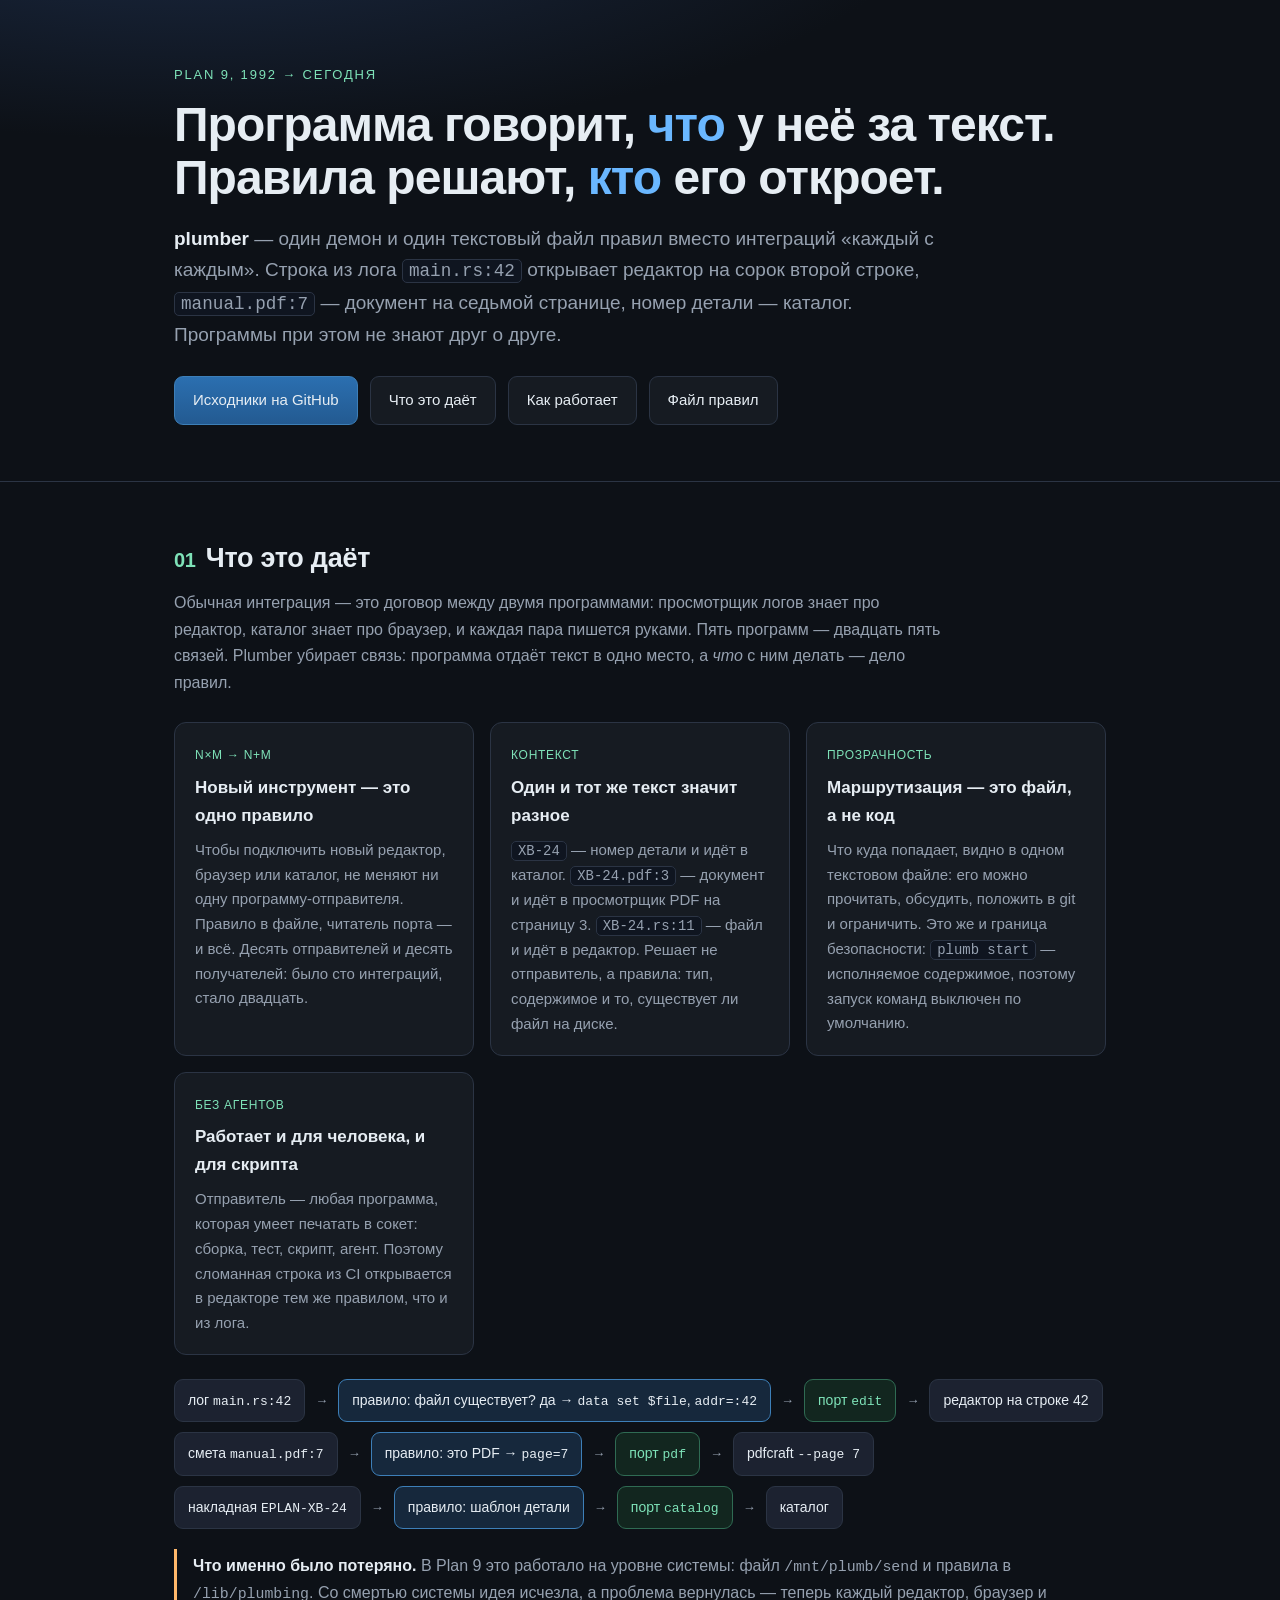
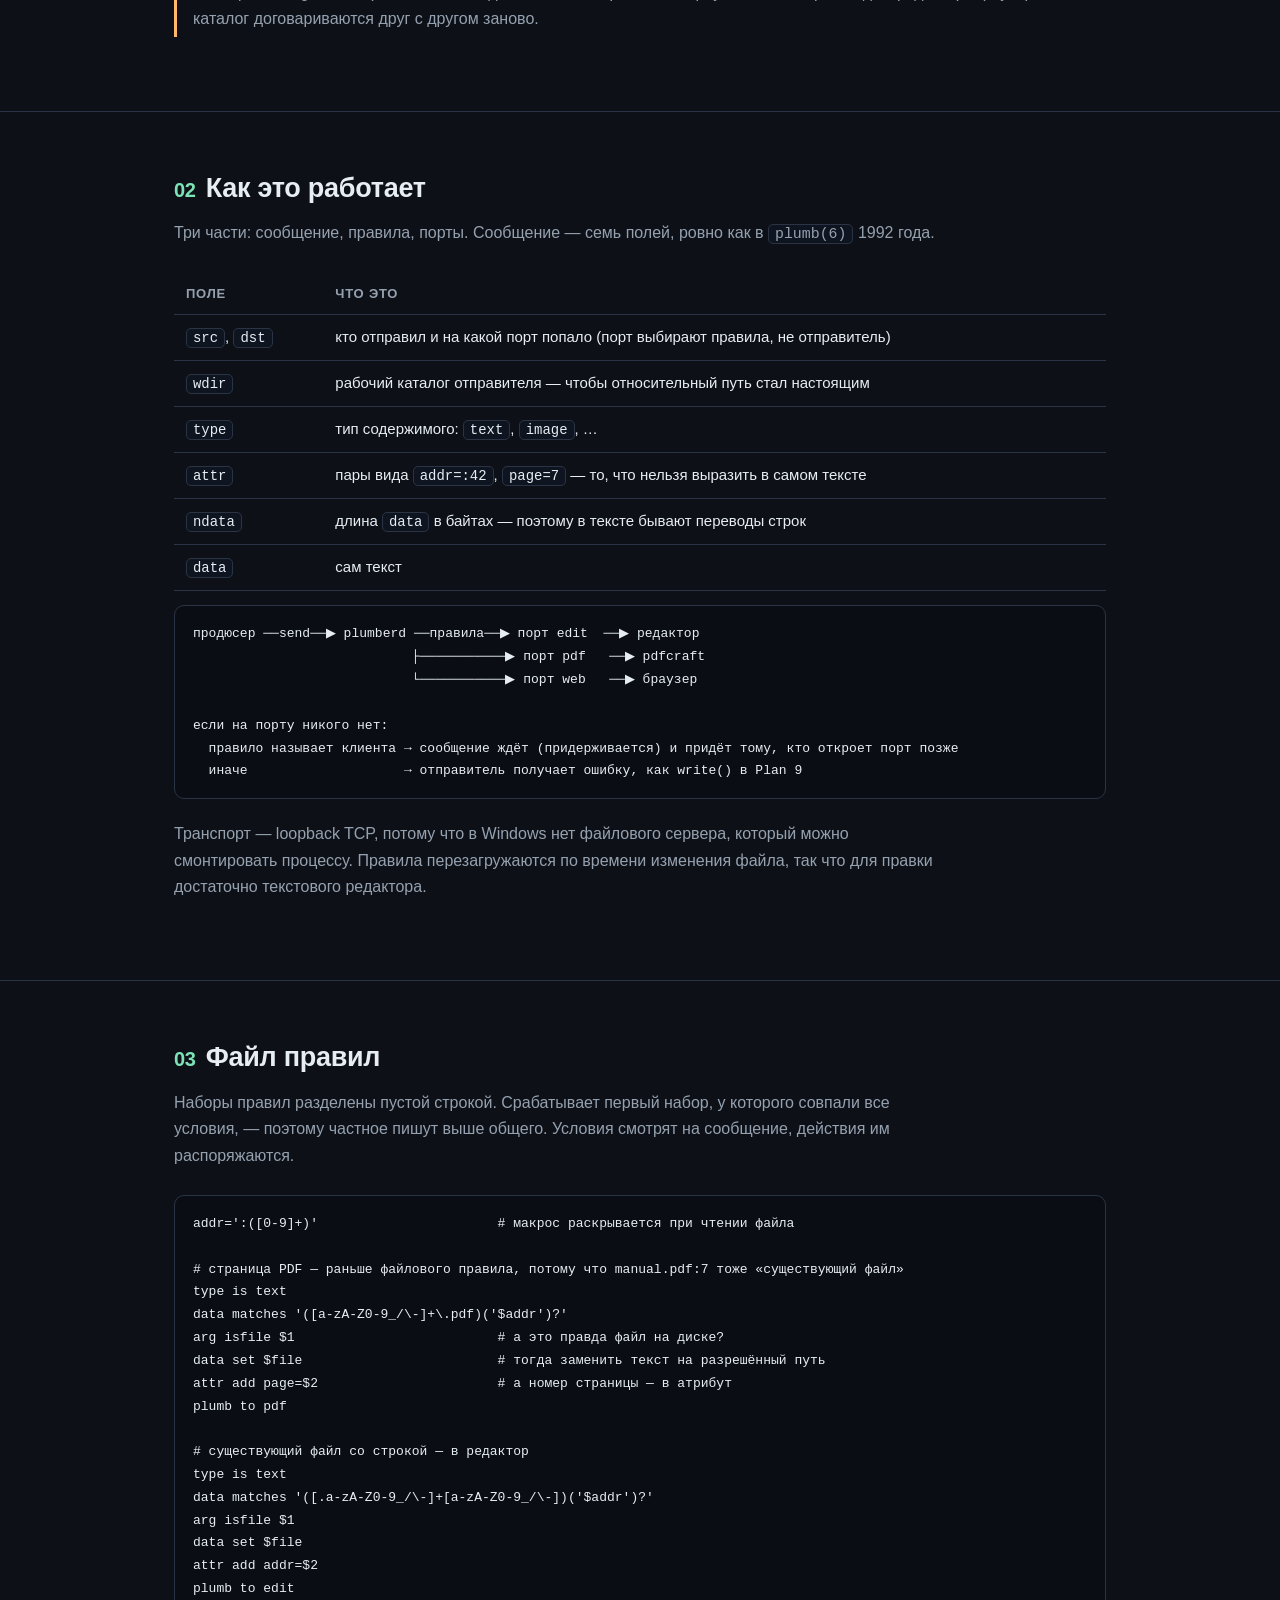
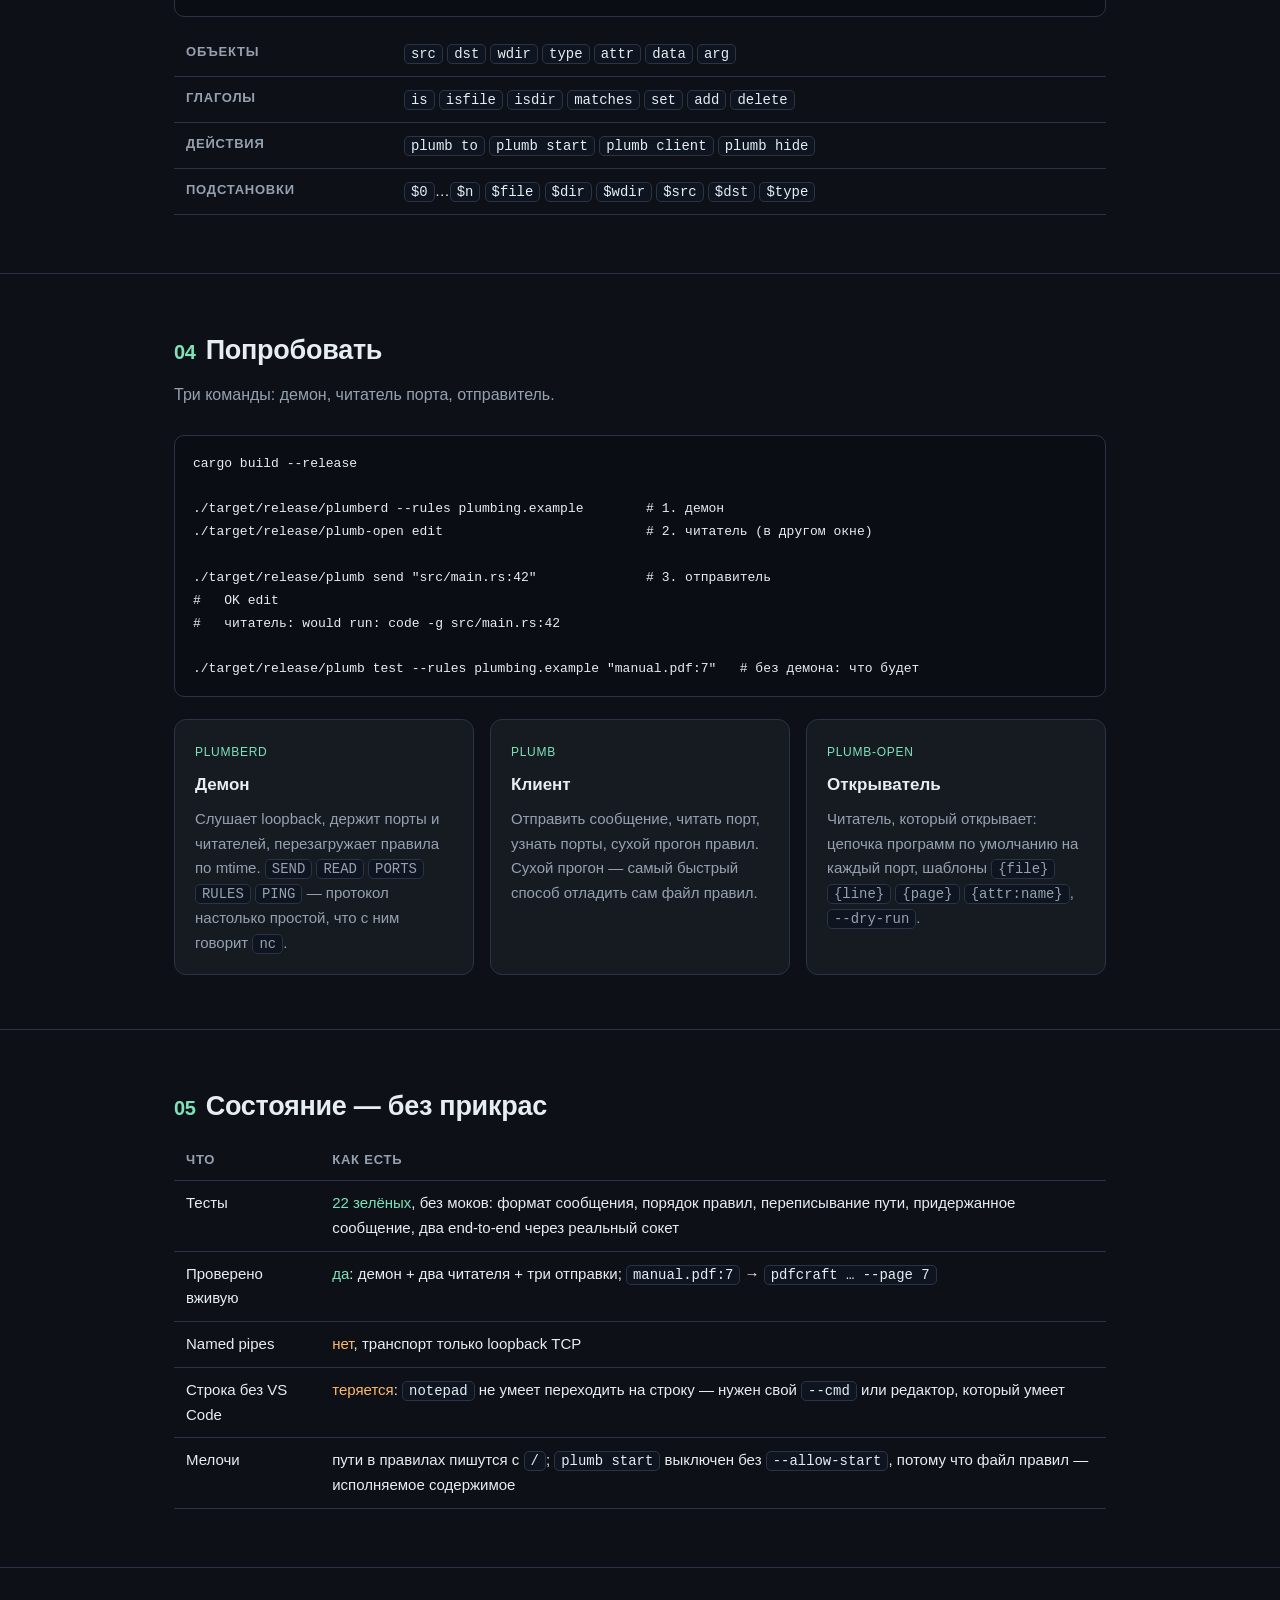
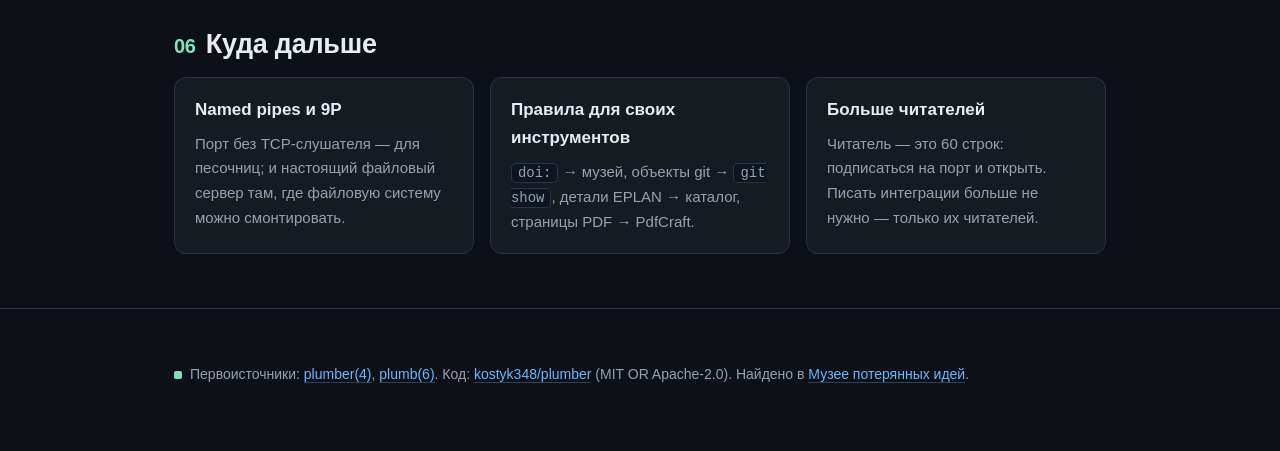
==== docs/index.html @ 587fee4d "docs: страница на GitHub Pages — что даёт plumber, как он работает, файл правил, честное состояние" ====
<!DOCTYPE html>
<html lang="ru">
<head>
<meta charset="utf-8">
<meta name="viewport" content="width=device-width, initial-scale=1">
<title>plumber — маршрутизация сообщений по правилам</title>
<style>
  :root {
    --bg: #0d1117; --panel: #161b22; --panel2: #1c2230; --line: #2b3444;
    --fg: #e6edf3; --muted: #96a1b0; --accent: #6ab7ff; --accent2: #7ee2b8;
    --warn: #ffb86b; --code: #0a0e14; --max: 980px;
  }
  * { box-sizing: border-box; }
  body {
    margin: 0; background: var(--bg); color: var(--fg);
    font: 16px/1.65 -apple-system, "Segoe UI", Roboto, Helvetica, Arial, sans-serif;
    -webkit-font-smoothing: antialiased;
  }
  a { color: var(--accent); text-decoration: none; border-bottom: 1px solid rgba(106,183,255,.3); }
  a:hover { border-bottom-color: var(--accent); }
  .wrap { max-width: var(--max); margin: 0 auto; padding: 0 24px; }
  header {
    border-bottom: 1px solid var(--line);
    background: radial-gradient(1200px 380px at 15% -20%, #1b2a44 0%, var(--bg) 62%);
    padding: 64px 0 56px;
  }
  .eyebrow { color: var(--accent2); font-size: 13px; letter-spacing: .14em; text-transform: uppercase; margin: 0 0 14px; }
  h1 { font-size: clamp(30px, 5vw, 48px); line-height: 1.1; margin: 0 0 18px; letter-spacing: -.02em; }
  h1 span { color: var(--accent); }
  .lead { font-size: 19px; color: var(--muted); max-width: 760px; margin: 0 0 26px; }
  .lead b { color: var(--fg); font-weight: 600; }
  .btns { display: flex; flex-wrap: wrap; gap: 12px; }
  .btn {
    display: inline-block; padding: 11px 18px; border-radius: 9px; border: 1px solid var(--line);
    background: var(--panel); color: var(--fg); font-size: 15px; border-bottom-width: 1px;
  }
  .btn.primary { background: linear-gradient(180deg, #2b6fb0, #235a91); border-color: #3d7fb8; }
  .btn:hover { transform: translateY(-1px); }
  section { padding: 54px 0; border-bottom: 1px solid var(--line); }
  h2 { font-size: 27px; margin: 0 0 10px; letter-spacing: -.01em; }
  h2 .num { color: var(--accent2); font-variant-numeric: tabular-nums; margin-right: 10px; font-size: 20px; }
  .sub { color: var(--muted); margin: 0 0 26px; max-width: 780px; }
  .grid { display: grid; grid-template-columns: repeat(auto-fit, minmax(260px, 1fr)); gap: 16px; }
  .card {
    background: var(--panel); border: 1px solid var(--line); border-radius: 12px; padding: 18px 20px;
  }
  .card h3 { margin: 0 0 8px; font-size: 17px; }
  .card p { margin: 0; color: var(--muted); font-size: 15px; }
  .card .tag { display: inline-block; font-size: 12px; color: var(--accent2); letter-spacing: .06em; text-transform: uppercase; margin-bottom: 8px; }
  pre {
    background: var(--code); border: 1px solid var(--line); border-radius: 10px;
    padding: 16px 18px; overflow-x: auto; font-size: 14px; line-height: 1.6;
    font-family: "Cascadia Mono", Consolas, "SF Mono", Menlo, monospace;
  }
  code { font-family: "Cascadia Mono", Consolas, "SF Mono", Menlo, monospace; font-size: .93em; }
  p code, li code, td code { background: #0f1520; border: 1px solid var(--line); border-radius: 5px; padding: 1px 6px; }
  .flow { display: grid; gap: 10px; margin: 24px 0 8px; }
  .flow-row { display: flex; flex-wrap: wrap; align-items: center; gap: 10px; }
  .node {
    background: var(--panel2); border: 1px solid var(--line); border-radius: 9px; padding: 9px 13px;
    font-size: 14px;
  }
  .node.rule { border-color: #3d7fb8; background: #16283c; }
  .node.port { border-color: #2f6b53; background: #12261f; color: var(--accent2); }
  .arrow { color: var(--muted); font-size: 13px; }
  .note { border-left: 3px solid var(--warn); padding: 4px 0 4px 16px; color: var(--muted); margin: 20px 0; }
  .note b { color: var(--fg); }
  table { width: 100%; border-collapse: collapse; margin: 8px 0 4px; font-size: 15px; }
  th, td { text-align: left; padding: 10px 12px; border-bottom: 1px solid var(--line); vertical-align: top; }
  th { color: var(--muted); font-weight: 600; font-size: 13px; text-transform: uppercase; letter-spacing: .06em; }
  .ok { color: var(--accent2); }
  .no { color: var(--warn); }
  footer { padding: 40px 0 60px; color: var(--muted); font-size: 14px; }
  .swatch { display: inline-block; width: 8px; height: 8px; border-radius: 2px; background: var(--accent2); margin-right: 8px; }
</style>
</head>
<body>

<header>
  <div class="wrap">
    <p class="eyebrow">Plan 9, 1992 → сегодня</p>
    <h1>Программа говорит, <span>что</span> у неё за текст.<br>Правила решают, <span>кто</span> его откроет.</h1>
    <p class="lead">
      <b>plumber</b> — один демон и один текстовый файл правил вместо интеграций «каждый с каждым».
      Строка из лога <code>main.rs:42</code> открывает редактор на сорок второй строке,
      <code>manual.pdf:7</code> — документ на седьмой странице, номер детали — каталог.
      Программы при этом не знают друг о друге.
    </p>
    <div class="btns">
      <a class="btn primary" href="https://github.com/kostyk348/plumber">Исходники на GitHub</a>
      <a class="btn" href="#why">Что это даёт</a>
      <a class="btn" href="#how">Как работает</a>
      <a class="btn" href="#rules">Файл правил</a>
    </div>
  </div>
</header>

<section id="why">
  <div class="wrap">
    <h2><span class="num">01</span>Что это даёт</h2>
    <p class="sub">
      Обычная интеграция — это договор между двумя программами: просмотрщик логов знает про редактор,
      каталог знает про браузер, и каждая пара пишется руками. Пять программ — двадцать пять связей.
      Plumber убирает связь: программа отдаёт текст в одно место, а <em>что</em> с ним делать — дело правил.
    </p>

    <div class="grid">
      <div class="card">
        <span class="tag">N×M → N+M</span>
        <h3>Новый инструмент — это одно правило</h3>
        <p>
          Чтобы подключить новый редактор, браузер или каталог, не меняют ни одну программу-отправителя.
          Правило в файле, читатель порта — и всё. Десять отправителей и десять получателей: было сто
          интеграций, стало двадцать.
        </p>
      </div>
      <div class="card">
        <span class="tag">Контекст</span>
        <h3>Один и тот же текст значит разное</h3>
        <p>
          <code>XB-24</code> — номер детали и идёт в каталог. <code>XB-24.pdf:3</code> — документ и идёт
          в просмотрщик PDF на страницу 3. <code>XB-24.rs:11</code> — файл и идёт в редактор.
          Решает не отправитель, а правила: тип, содержимое и то, существует ли файл на диске.
        </p>
      </div>
      <div class="card">
        <span class="tag">Прозрачность</span>
        <h3>Маршрутизация — это файл, а не код</h3>
        <p>
          Что куда попадает, видно в одном текстовом файле: его можно прочитать, обсудить, положить
          в git и ограничить. Это же и граница безопасности: <code>plumb start</code> — исполняемое
          содержимое, поэтому запуск команд выключен по умолчанию.
        </p>
      </div>
      <div class="card">
        <span class="tag">Без агентов</span>
        <h3>Работает и для человека, и для скрипта</h3>
        <p>
          Отправитель — любая программа, которая умеет печатать в сокет: сборка, тест, скрипт, агент.
          Поэтому сломанная строка из CI открывается в редакторе тем же правилом, что и из лога.
        </p>
      </div>
    </div>

    <div class="flow">
      <div class="flow-row">
        <span class="node">лог <code>main.rs:42</code></span>
        <span class="arrow">→</span>
        <span class="node rule">правило: файл существует? да → <code>data set $file</code>, <code>addr=:42</code></span>
        <span class="arrow">→</span>
        <span class="node port">порт <code>edit</code></span>
        <span class="arrow">→</span>
        <span class="node">редактор на строке 42</span>
      </div>
      <div class="flow-row">
        <span class="node">смета <code>manual.pdf:7</code></span>
        <span class="arrow">→</span>
        <span class="node rule">правило: это PDF → <code>page=7</code></span>
        <span class="arrow">→</span>
        <span class="node port">порт <code>pdf</code></span>
        <span class="arrow">→</span>
        <span class="node">pdfcraft <code>--page 7</code></span>
      </div>
      <div class="flow-row">
        <span class="node">накладная <code>EPLAN-XB-24</code></span>
        <span class="arrow">→</span>
        <span class="node rule">правило: шаблон детали</span>
        <span class="arrow">→</span>
        <span class="node port">порт <code>catalog</code></span>
        <span class="arrow">→</span>
        <span class="node">каталог</span>
      </div>
    </div>

    <div class="note">
      <b>Что именно было потеряно.</b> В Plan 9 это работало на уровне системы: файл <code>/mnt/plumb/send</code>
      и правила в <code>/lib/plumbing</code>. Со смертью системы идея исчезла, а проблема вернулась —
      теперь каждый редактор, браузер и каталог договариваются друг с другом заново.
    </div>
  </div>
</section>

<section id="how">
  <div class="wrap">
    <h2><span class="num">02</span>Как это работает</h2>
    <p class="sub">Три части: сообщение, правила, порты. Сообщение — семь полей, ровно как в <code>plumb(6)</code> 1992 года.</p>

    <table>
      <tr><th>Поле</th><th>Что это</th></tr>
      <tr><td><code>src</code>, <code>dst</code></td><td>кто отправил и на какой порт попало (порт выбирают правила, не отправитель)</td></tr>
      <tr><td><code>wdir</code></td><td>рабочий каталог отправителя — чтобы относительный путь стал настоящим</td></tr>
      <tr><td><code>type</code></td><td>тип содержимого: <code>text</code>, <code>image</code>, …</td></tr>
      <tr><td><code>attr</code></td><td>пары вида <code>addr=:42</code>, <code>page=7</code> — то, что нельзя выразить в самом тексте</td></tr>
      <tr><td><code>ndata</code></td><td>длина <code>data</code> в байтах — поэтому в тексте бывают переводы строк</td></tr>
      <tr><td><code>data</code></td><td>сам текст</td></tr>
    </table>

<pre><code>продюсер ──send──▶ plumberd ──правила──▶ порт edit  ──▶ редактор
                            ├───────────▶ порт pdf   ──▶ pdfcraft
                            └───────────▶ порт web   ──▶ браузер

если на порту никого нет:
  правило называет клиента → сообщение ждёт (придерживается) и придёт тому, кто откроет порт позже
  иначе                    → отправитель получает ошибку, как write() в Plan 9</code></pre>

    <p class="sub" style="margin-top:22px">
      Транспорт — loopback TCP, потому что в Windows нет файлового сервера, который можно смонтировать
      процессу. Правила перезагружаются по времени изменения файла, так что для правки достаточно
      текстового редактора.
    </p>
  </div>
</section>

<section id="rules">
  <div class="wrap">
    <h2><span class="num">03</span>Файл правил</h2>
    <p class="sub">
      Наборы правил разделены пустой строкой. Срабатывает первый набор, у которого совпали все условия, —
      поэтому частное пишут выше общего. Условия смотрят на сообщение, действия им распоряжаются.
    </p>

<pre><code>addr=':([0-9]+)'                       # макрос раскрывается при чтении файла

# страница PDF — раньше файлового правила, потому что manual.pdf:7 тоже «существующий файл»
type is text
data matches '([a-zA-Z0-9_/\-]+\.pdf)('$addr')?'
arg isfile $1                          # а это правда файл на диске?
data set $file                         # тогда заменить текст на разрешённый путь
attr add page=$2                       # а номер страницы — в атрибут
plumb to pdf

# существующий файл со строкой — в редактор
type is text
data matches '([.a-zA-Z0-9_/\-]+[a-zA-Z0-9_/\-])('$addr')?'
arg isfile $1
data set $file
attr add addr=$2
plumb to edit</code></pre>

    <table>
      <tr><th>Объекты</th><td><code>src</code> <code>dst</code> <code>wdir</code> <code>type</code> <code>attr</code> <code>data</code> <code>arg</code></td></tr>
      <tr><th>Глаголы</th><td><code>is</code> <code>isfile</code> <code>isdir</code> <code>matches</code> <code>set</code> <code>add</code> <code>delete</code></td></tr>
      <tr><th>Действия</th><td><code>plumb to</code> <code>plumb start</code> <code>plumb client</code> <code>plumb hide</code></td></tr>
      <tr><th>Подстановки</th><td><code>$0</code>…<code>$n</code> <code>$file</code> <code>$dir</code> <code>$wdir</code> <code>$src</code> <code>$dst</code> <code>$type</code></td></tr>
    </table>
  </div>
</section>

<section id="try">
  <div class="wrap">
    <h2><span class="num">04</span>Попробовать</h2>
    <p class="sub">Три команды: демон, читатель порта, отправитель.</p>
<pre><code>cargo build --release

./target/release/plumberd --rules plumbing.example        # 1. демон
./target/release/plumb-open edit                          # 2. читатель (в другом окне)

./target/release/plumb send "src/main.rs:42"              # 3. отправитель
#   OK edit
#   читатель: would run: code -g src/main.rs:42

./target/release/plumb test --rules plumbing.example "manual.pdf:7"   # без демона: что будет</code></pre>

    <div class="grid" style="margin-top:22px">
      <div class="card"><span class="tag">plumberd</span><h3>Демон</h3><p>Слушает loopback, держит порты и читателей, перезагружает правила по mtime. <code>SEND</code> <code>READ</code> <code>PORTS</code> <code>RULES</code> <code>PING</code> — протокол настолько простой, что с ним говорит <code>nc</code>.</p></div>
      <div class="card"><span class="tag">plumb</span><h3>Клиент</h3><p>Отправить сообщение, читать порт, узнать порты, сухой прогон правил. Сухой прогон — самый быстрый способ отладить сам файл правил.</p></div>
      <div class="card"><span class="tag">plumb-open</span><h3>Открыватель</h3><p>Читатель, который открывает: цепочка программ по умолчанию на каждый порт, шаблоны <code>{file}</code> <code>{line}</code> <code>{page}</code> <code>{attr:name}</code>, <code>--dry-run</code>.</p></div>
    </div>
  </div>
</section>

<section id="state">
  <div class="wrap">
    <h2><span class="num">05</span>Состояние — без прикрас</h2>
    <table>
      <tr><th>Что</th><th>Как есть</th></tr>
      <tr><td>Тесты</td><td><span class="ok">22 зелёных</span>, без моков: формат сообщения, порядок правил, переписывание пути, придержанное сообщение, два end-to-end через реальный сокет</td></tr>
      <tr><td>Проверено вживую</td><td><span class="ok">да</span>: демон + два читателя + три отправки; <code>manual.pdf:7</code> → <code>pdfcraft … --page 7</code></td></tr>
      <tr><td>Named pipes</td><td><span class="no">нет</span>, транспорт только loopback TCP</td></tr>
      <tr><td>Строка без VS Code</td><td><span class="no">теряется</span>: <code>notepad</code> не умеет переходить на строку — нужен свой <code>--cmd</code> или редактор, который умеет</td></tr>
      <tr><td>Мелочи</td><td>пути в правилах пишутся с <code>/</code>; <code>plumb start</code> выключен без <code>--allow-start</code>, потому что файл правил — исполняемое содержимое</td></tr>
    </table>
  </div>
</section>

<section id="next">
  <div class="wrap">
    <h2><span class="num">06</span>Куда дальше</h2>
    <div class="grid">
      <div class="card"><h3>Named pipes и 9P</h3><p>Порт без TCP-слушателя — для песочниц; и настоящий файловый сервер там, где файловую систему можно смонтировать.</p></div>
      <div class="card"><h3>Правила для своих инструментов</h3><p><code>doi:</code> → музей, объекты git → <code>git show</code>, детали EPLAN → каталог, страницы PDF → PdfCraft.</p></div>
      <div class="card"><h3>Больше читателей</h3><p>Читатель — это 60 строк: подписаться на порт и открыть. Писать интеграции больше не нужно — только их читателей.</p></div>
    </div>
  </div>
</section>

<footer>
  <div class="wrap">
    <p><span class="swatch"></span>Первоисточники: <a href="https://man.9front.org/4/plumber">plumber(4)</a>,
    <a href="https://man.9front.org/6/plumb">plumb(6)</a>.
    Код: <a href="https://github.com/kostyk348/plumber">kostyk348/plumber</a> (MIT OR Apache-2.0).
    Найдено в <a href="https://kostyk348.github.io/lost-tech-museum/">Музее потерянных идей</a>.</p>
  </div>
</footer>

</body>
</html>
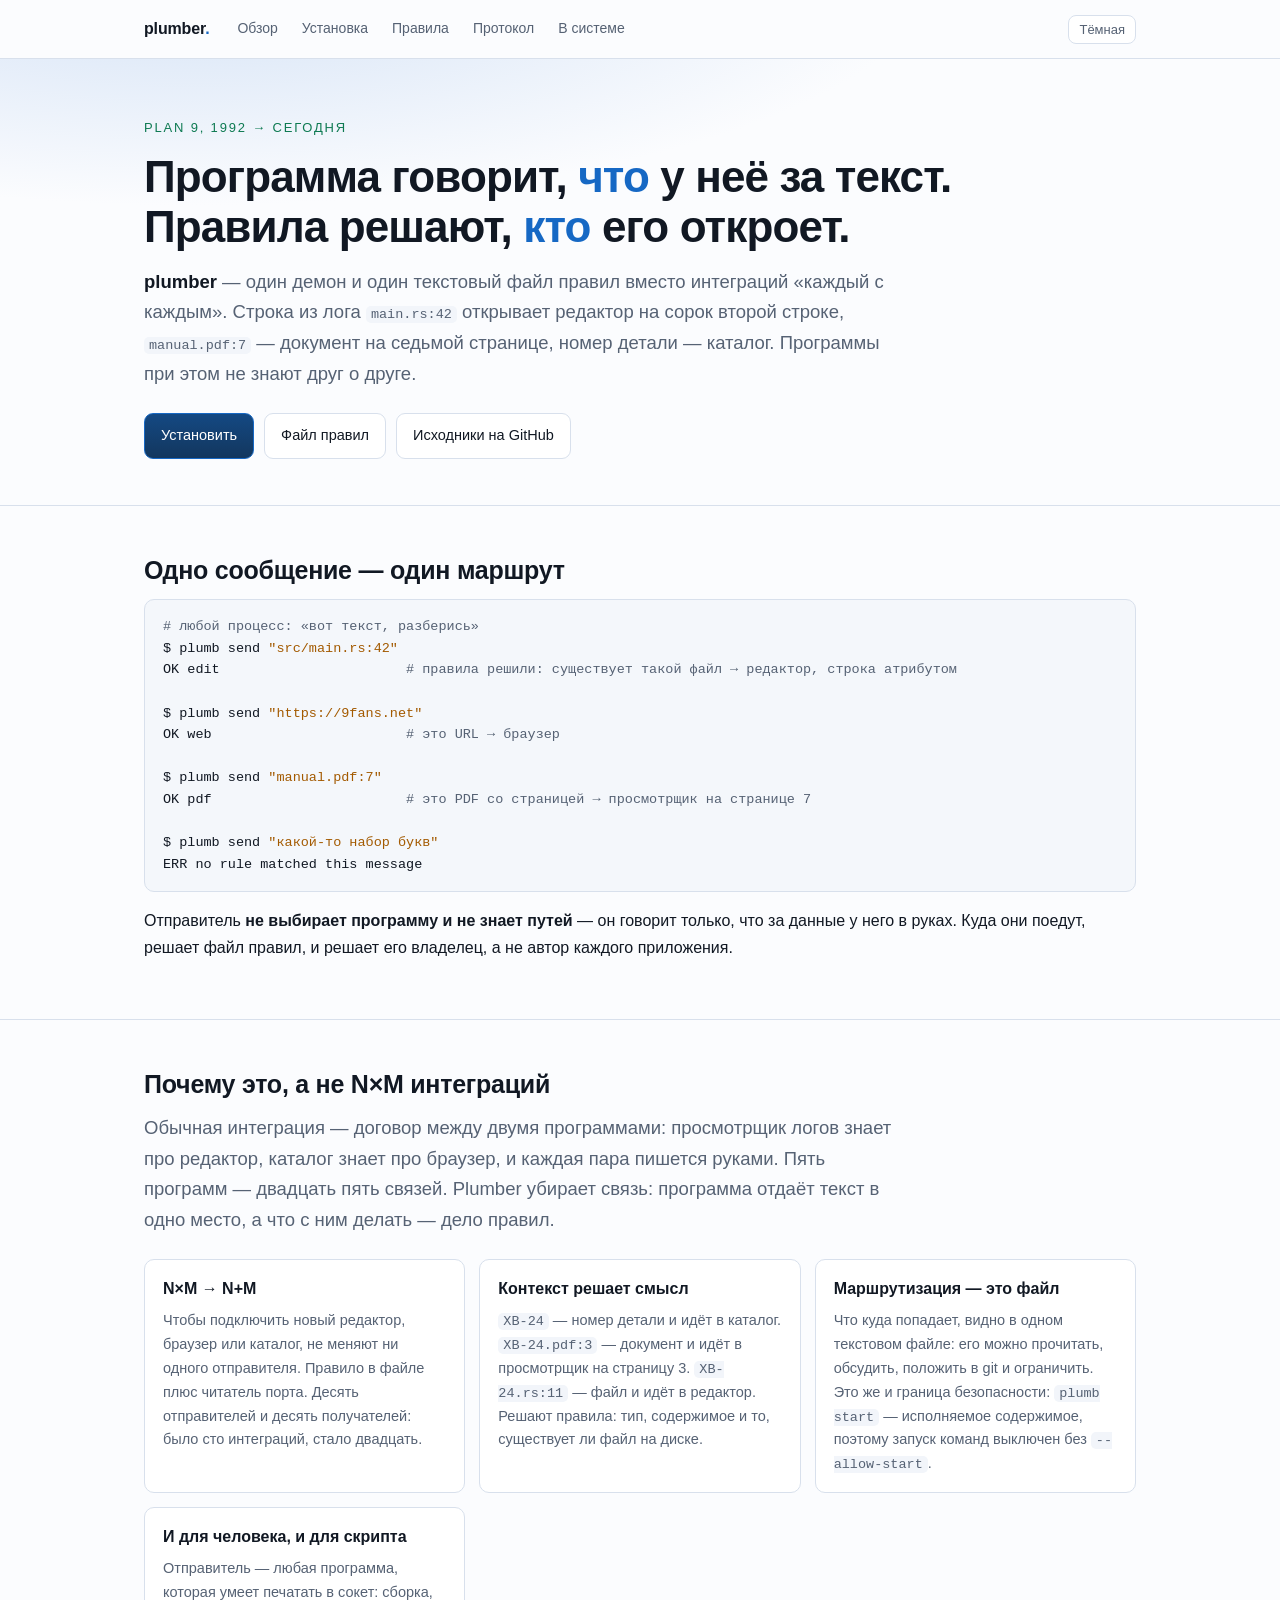
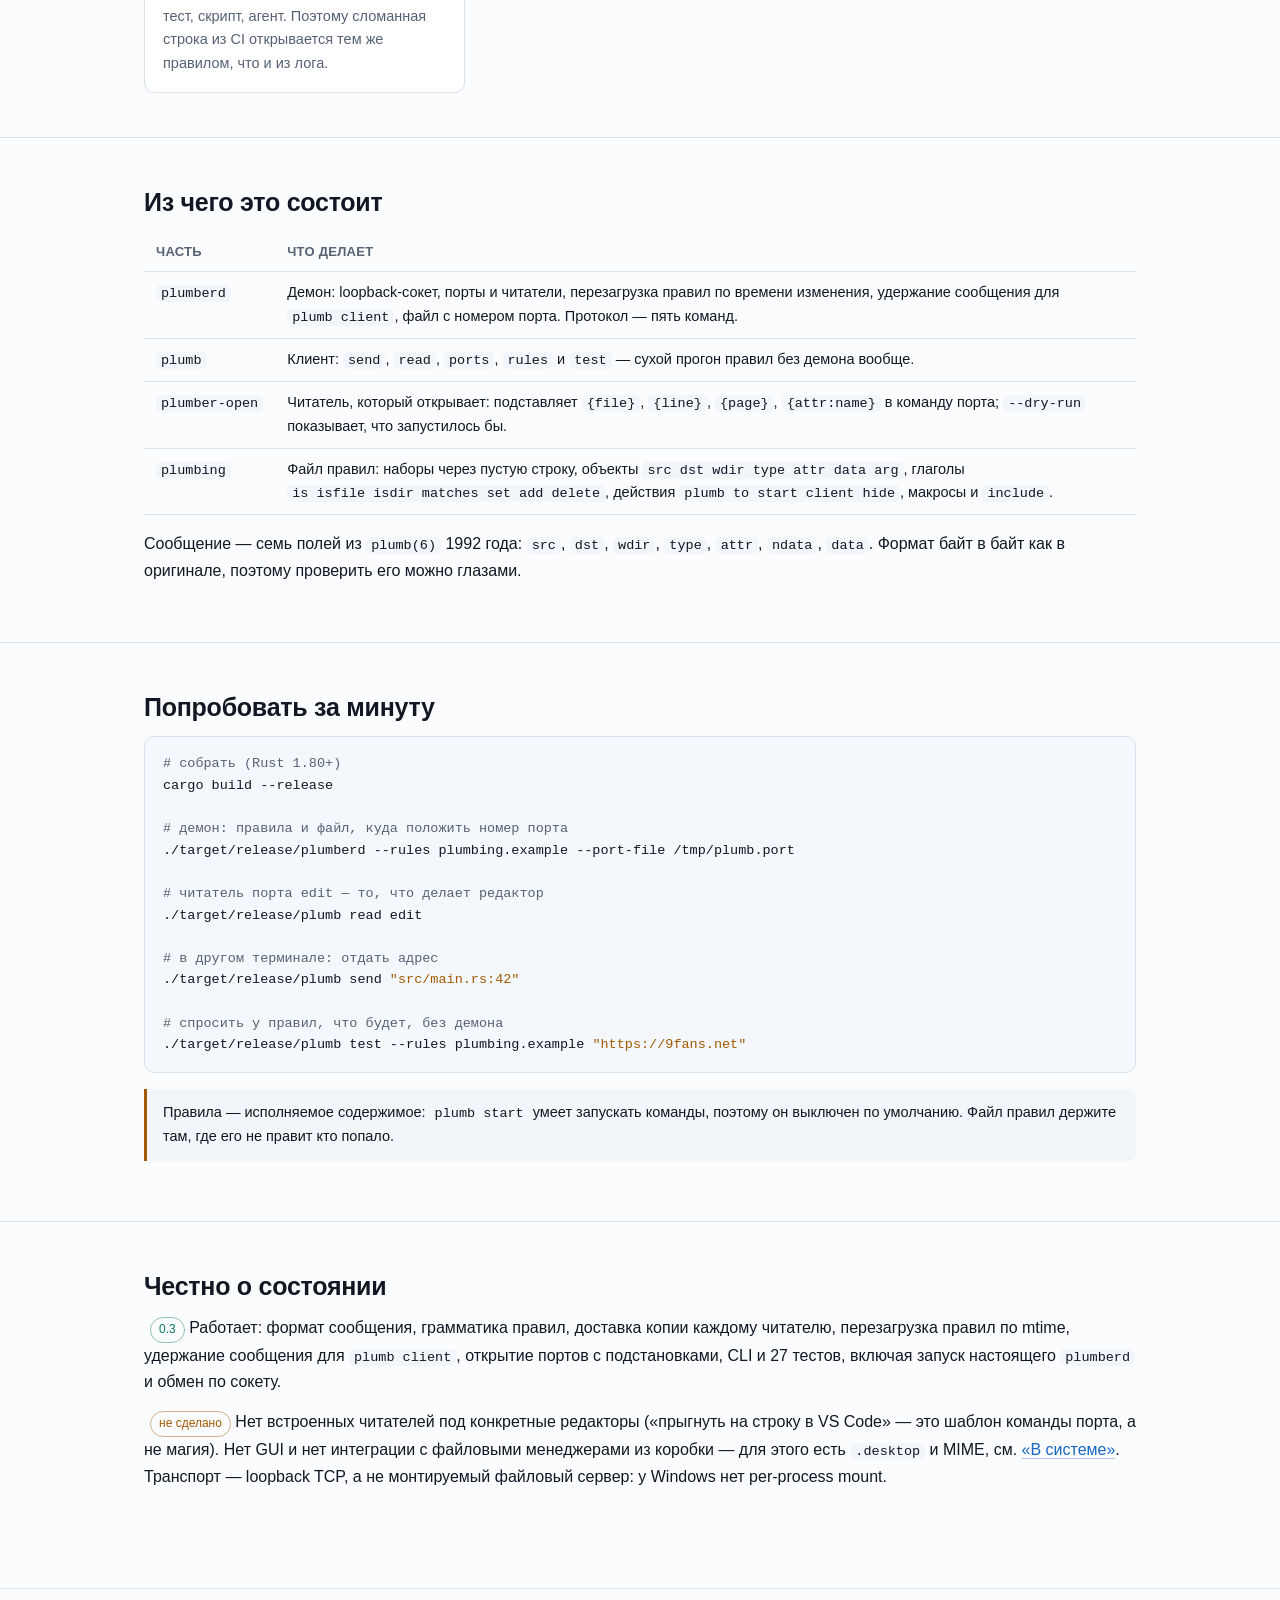
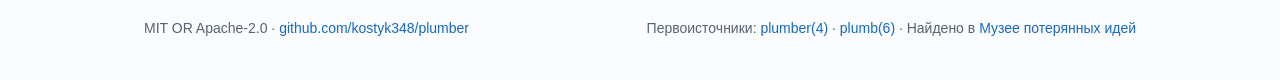
==== commit 30b7fd70: "feat: продакшн-грейд — 39 тестов, CI, многостраничный сайт, кросс-платформенные опенеры Код: - Messa" ====
--- a/docs/index.html
+++ b/docs/index.html
@@ -3,80 +3,33 @@
 <head>
 <meta charset="utf-8">
 <meta name="viewport" content="width=device-width, initial-scale=1">
-<title>plumber — маршрутизация сообщений по правилам</title>
-<style>
-  :root {
-    --bg: #0d1117; --panel: #161b22; --panel2: #1c2230; --line: #2b3444;
-    --fg: #e6edf3; --muted: #96a1b0; --accent: #6ab7ff; --accent2: #7ee2b8;
-    --warn: #ffb86b; --code: #0a0e14; --max: 980px;
-  }
-  * { box-sizing: border-box; }
-  body {
-    margin: 0; background: var(--bg); color: var(--fg);
-    font: 16px/1.65 -apple-system, "Segoe UI", Roboto, Helvetica, Arial, sans-serif;
-    -webkit-font-smoothing: antialiased;
-  }
-  a { color: var(--accent); text-decoration: none; border-bottom: 1px solid rgba(106,183,255,.3); }
-  a:hover { border-bottom-color: var(--accent); }
-  .wrap { max-width: var(--max); margin: 0 auto; padding: 0 24px; }
-  header {
-    border-bottom: 1px solid var(--line);
-    background: radial-gradient(1200px 380px at 15% -20%, #1b2a44 0%, var(--bg) 62%);
-    padding: 64px 0 56px;
-  }
-  .eyebrow { color: var(--accent2); font-size: 13px; letter-spacing: .14em; text-transform: uppercase; margin: 0 0 14px; }
-  h1 { font-size: clamp(30px, 5vw, 48px); line-height: 1.1; margin: 0 0 18px; letter-spacing: -.02em; }
-  h1 span { color: var(--accent); }
-  .lead { font-size: 19px; color: var(--muted); max-width: 760px; margin: 0 0 26px; }
-  .lead b { color: var(--fg); font-weight: 600; }
-  .btns { display: flex; flex-wrap: wrap; gap: 12px; }
-  .btn {
-    display: inline-block; padding: 11px 18px; border-radius: 9px; border: 1px solid var(--line);
-    background: var(--panel); color: var(--fg); font-size: 15px; border-bottom-width: 1px;
-  }
-  .btn.primary { background: linear-gradient(180deg, #2b6fb0, #235a91); border-color: #3d7fb8; }
-  .btn:hover { transform: translateY(-1px); }
-  section { padding: 54px 0; border-bottom: 1px solid var(--line); }
-  h2 { font-size: 27px; margin: 0 0 10px; letter-spacing: -.01em; }
-  h2 .num { color: var(--accent2); font-variant-numeric: tabular-nums; margin-right: 10px; font-size: 20px; }
-  .sub { color: var(--muted); margin: 0 0 26px; max-width: 780px; }
-  .grid { display: grid; grid-template-columns: repeat(auto-fit, minmax(260px, 1fr)); gap: 16px; }
-  .card {
-    background: var(--panel); border: 1px solid var(--line); border-radius: 12px; padding: 18px 20px;
-  }
-  .card h3 { margin: 0 0 8px; font-size: 17px; }
-  .card p { margin: 0; color: var(--muted); font-size: 15px; }
-  .card .tag { display: inline-block; font-size: 12px; color: var(--accent2); letter-spacing: .06em; text-transform: uppercase; margin-bottom: 8px; }
-  pre {
-    background: var(--code); border: 1px solid var(--line); border-radius: 10px;
-    padding: 16px 18px; overflow-x: auto; font-size: 14px; line-height: 1.6;
-    font-family: "Cascadia Mono", Consolas, "SF Mono", Menlo, monospace;
-  }
-  code { font-family: "Cascadia Mono", Consolas, "SF Mono", Menlo, monospace; font-size: .93em; }
-  p code, li code, td code { background: #0f1520; border: 1px solid var(--line); border-radius: 5px; padding: 1px 6px; }
-  .flow { display: grid; gap: 10px; margin: 24px 0 8px; }
-  .flow-row { display: flex; flex-wrap: wrap; align-items: center; gap: 10px; }
-  .node {
-    background: var(--panel2); border: 1px solid var(--line); border-radius: 9px; padding: 9px 13px;
-    font-size: 14px;
-  }
-  .node.rule { border-color: #3d7fb8; background: #16283c; }
-  .node.port { border-color: #2f6b53; background: #12261f; color: var(--accent2); }
-  .arrow { color: var(--muted); font-size: 13px; }
-  .note { border-left: 3px solid var(--warn); padding: 4px 0 4px 16px; color: var(--muted); margin: 20px 0; }
-  .note b { color: var(--fg); }
-  table { width: 100%; border-collapse: collapse; margin: 8px 0 4px; font-size: 15px; }
-  th, td { text-align: left; padding: 10px 12px; border-bottom: 1px solid var(--line); vertical-align: top; }
-  th { color: var(--muted); font-weight: 600; font-size: 13px; text-transform: uppercase; letter-spacing: .06em; }
-  .ok { color: var(--accent2); }
-  .no { color: var(--warn); }
-  footer { padding: 40px 0 60px; color: var(--muted); font-size: 14px; }
-  .swatch { display: inline-block; width: 8px; height: 8px; border-radius: 2px; background: var(--accent2); margin-right: 8px; }
-</style>
+<title>plumber — маршрутизация сообщений по правилам (Plan 9, снова)</title>
+<meta name="description" content="Один демон и текстовый файл правил решают, какая программа откроет то, что ей передали: file:line, ссылку, номер страницы PDF. Идея Plan 9 на Rust — Linux, Windows, macOS.">
+<meta property="og:title" content="plumber — маршрутизация сообщений по правилам">
+<meta property="og:description" content="Программа говорит, что это за текст, правила решают, кто его откроет. Plan 9 plumber на Rust.">
+<meta property="og:type" content="website">
+<meta property="og:url" content="https://kostyk348.github.io/plumber/">
+<link rel="canonical" href="https://kostyk348.github.io/plumber/">
+<link rel="icon" href="data:image/svg+xml,%3Csvg xmlns='http://www.w3.org/2000/svg' viewBox='0 0 32 32'%3E%3Crect width='32' height='32' rx='7' fill='%230d1117'/%3E%3Cpath d='M7 11h9a5 5 0 0 1 0 10H7' stroke='%236ab7ff' stroke-width='3' fill='none'/%3E%3Ccircle cx='24' cy='21' r='2.5' fill='%237ee2b8'/%3E%3C/svg%3E">
+<link rel="stylesheet" href="assets/site.css">
 </head>
 <body>
 
-<header>
+<div class="topnav">
+  <div class="wrap">
+    <a class="brand" href="./">plumber<span>.</span></a>
+    <nav>
+      <a href="./">Обзор</a>
+      <a href="install.html">Установка</a>
+      <a href="rules.html">Правила</a>
+      <a href="protocol.html">Протокол</a>
+      <a href="integration.html">В системе</a>
+    </nav>
+    <button class="theme-btn" id="themeBtn" type="button">Светлая</button>
+  </div>
+</div>
+
+<header class="hero">
   <div class="wrap">
     <p class="eyebrow">Plan 9, 1992 → сегодня</p>
     <h1>Программа говорит, <span>что</span> у неё за текст.<br>Правила решают, <span>кто</span> его откроет.</h1>
@@ -87,221 +40,167 @@
       Программы при этом не знают друг о друге.
     </p>
     <div class="btns">
-      <a class="btn primary" href="https://github.com/kostyk348/plumber">Исходники на GitHub</a>
-      <a class="btn" href="#why">Что это даёт</a>
-      <a class="btn" href="#how">Как работает</a>
-      <a class="btn" href="#rules">Файл правил</a>
+      <a class="btn primary" href="install.html">Установить</a>
+      <a class="btn" href="rules.html">Файл правил</a>
+      <a class="btn" href="https://github.com/kostyk348/plumber">Исходники на GitHub</a>
     </div>
   </div>
 </header>
 
-<section id="why">
-  <div class="wrap">
-    <h2><span class="num">01</span>Что это даёт</h2>
-    <p class="sub">
-      Обычная интеграция — это договор между двумя программами: просмотрщик логов знает про редактор,
+<main>
+
+<section>
+  <div class="wrap">
+    <h2>Одно сообщение — один маршрут</h2>
+<pre><code><span class="c"># любой процесс: «вот текст, разберись»</span>
+$ plumb send <span class="s">"src/main.rs:42"</span>
+OK edit                       <span class="c"># правила решили: существует такой файл → редактор, строка атрибутом</span>
+
+$ plumb send <span class="s">"https://9fans.net"</span>
+OK web                        <span class="c"># это URL → браузер</span>
+
+$ plumb send <span class="s">"manual.pdf:7"</span>
+OK pdf                        <span class="c"># это PDF со страницей → просмотрщик на странице 7</span>
+
+$ plumb send <span class="s">"какой-то набор букв"</span>
+ERR no rule matched this message
+</code></pre>
+    <p>
+      Отправитель <b>не выбирает программу и не знает путей</b> — он говорит только, что за данные
+      у него в руках. Куда они поедут, решает файл правил, и решает его владелец, а не автор
+      каждого приложения.
+    </p>
+  </div>
+</section>
+
+<section>
+  <div class="wrap">
+    <h2>Почему это, а не N×M интеграций</h2>
+    <p class="lead">
+      Обычная интеграция — договор между двумя программами: просмотрщик логов знает про редактор,
       каталог знает про браузер, и каждая пара пишется руками. Пять программ — двадцать пять связей.
-      Plumber убирает связь: программа отдаёт текст в одно место, а <em>что</em> с ним делать — дело правил.
-    </p>
-
+      Plumber убирает связь: программа отдаёт текст в одно место, а что с ним делать — дело правил.
+    </p>
     <div class="grid">
       <div class="card">
-        <span class="tag">N×M → N+M</span>
-        <h3>Новый инструмент — это одно правило</h3>
-        <p>
-          Чтобы подключить новый редактор, браузер или каталог, не меняют ни одну программу-отправителя.
-          Правило в файле, читатель порта — и всё. Десять отправителей и десять получателей: было сто
-          интеграций, стало двадцать.
-        </p>
-      </div>
-      <div class="card">
-        <span class="tag">Контекст</span>
-        <h3>Один и тот же текст значит разное</h3>
-        <p>
-          <code>XB-24</code> — номер детали и идёт в каталог. <code>XB-24.pdf:3</code> — документ и идёт
-          в просмотрщик PDF на страницу 3. <code>XB-24.rs:11</code> — файл и идёт в редактор.
-          Решает не отправитель, а правила: тип, содержимое и то, существует ли файл на диске.
-        </p>
-      </div>
-      <div class="card">
-        <span class="tag">Прозрачность</span>
-        <h3>Маршрутизация — это файл, а не код</h3>
-        <p>
-          Что куда попадает, видно в одном текстовом файле: его можно прочитать, обсудить, положить
-          в git и ограничить. Это же и граница безопасности: <code>plumb start</code> — исполняемое
-          содержимое, поэтому запуск команд выключен по умолчанию.
-        </p>
-      </div>
-      <div class="card">
-        <span class="tag">Без агентов</span>
-        <h3>Работает и для человека, и для скрипта</h3>
-        <p>
-          Отправитель — любая программа, которая умеет печатать в сокет: сборка, тест, скрипт, агент.
-          Поэтому сломанная строка из CI открывается в редакторе тем же правилом, что и из лога.
-        </p>
-      </div>
-    </div>
-
-    <div class="flow">
-      <div class="flow-row">
-        <span class="node">лог <code>main.rs:42</code></span>
-        <span class="arrow">→</span>
-        <span class="node rule">правило: файл существует? да → <code>data set $file</code>, <code>addr=:42</code></span>
-        <span class="arrow">→</span>
-        <span class="node port">порт <code>edit</code></span>
-        <span class="arrow">→</span>
-        <span class="node">редактор на строке 42</span>
-      </div>
-      <div class="flow-row">
-        <span class="node">смета <code>manual.pdf:7</code></span>
-        <span class="arrow">→</span>
-        <span class="node rule">правило: это PDF → <code>page=7</code></span>
-        <span class="arrow">→</span>
-        <span class="node port">порт <code>pdf</code></span>
-        <span class="arrow">→</span>
-        <span class="node">pdfcraft <code>--page 7</code></span>
-      </div>
-      <div class="flow-row">
-        <span class="node">накладная <code>EPLAN-XB-24</code></span>
-        <span class="arrow">→</span>
-        <span class="node rule">правило: шаблон детали</span>
-        <span class="arrow">→</span>
-        <span class="node port">порт <code>catalog</code></span>
-        <span class="arrow">→</span>
-        <span class="node">каталог</span>
-      </div>
-    </div>
-
-    <div class="note">
-      <b>Что именно было потеряно.</b> В Plan 9 это работало на уровне системы: файл <code>/mnt/plumb/send</code>
-      и правила в <code>/lib/plumbing</code>. Со смертью системы идея исчезла, а проблема вернулась —
-      теперь каждый редактор, браузер и каталог договариваются друг с другом заново.
-    </div>
-  </div>
-</section>
-
-<section id="how">
-  <div class="wrap">
-    <h2><span class="num">02</span>Как это работает</h2>
-    <p class="sub">Три части: сообщение, правила, порты. Сообщение — семь полей, ровно как в <code>plumb(6)</code> 1992 года.</p>
-
-    <table>
-      <tr><th>Поле</th><th>Что это</th></tr>
-      <tr><td><code>src</code>, <code>dst</code></td><td>кто отправил и на какой порт попало (порт выбирают правила, не отправитель)</td></tr>
-      <tr><td><code>wdir</code></td><td>рабочий каталог отправителя — чтобы относительный путь стал настоящим</td></tr>
-      <tr><td><code>type</code></td><td>тип содержимого: <code>text</code>, <code>image</code>, …</td></tr>
-      <tr><td><code>attr</code></td><td>пары вида <code>addr=:42</code>, <code>page=7</code> — то, что нельзя выразить в самом тексте</td></tr>
-      <tr><td><code>ndata</code></td><td>длина <code>data</code> в байтах — поэтому в тексте бывают переводы строк</td></tr>
-      <tr><td><code>data</code></td><td>сам текст</td></tr>
-    </table>
-
-<pre><code>продюсер ──send──▶ plumberd ──правила──▶ порт edit  ──▶ редактор
-                            ├───────────▶ порт pdf   ──▶ pdfcraft
-                            └───────────▶ порт web   ──▶ браузер
-
-если на порту никого нет:
-  правило называет клиента → сообщение ждёт (придерживается) и придёт тому, кто откроет порт позже
-  иначе                    → отправитель получает ошибку, как write() в Plan 9</code></pre>
-
-    <p class="sub" style="margin-top:22px">
-      Транспорт — loopback TCP, потому что в Windows нет файлового сервера, который можно смонтировать
-      процессу. Правила перезагружаются по времени изменения файла, так что для правки достаточно
-      текстового редактора.
-    </p>
-  </div>
-</section>
-
-<section id="rules">
-  <div class="wrap">
-    <h2><span class="num">03</span>Файл правил</h2>
-    <p class="sub">
-      Наборы правил разделены пустой строкой. Срабатывает первый набор, у которого совпали все условия, —
-      поэтому частное пишут выше общего. Условия смотрят на сообщение, действия им распоряжаются.
-    </p>
-
-<pre><code>addr=':([0-9]+)'                       # макрос раскрывается при чтении файла
-
-# страница PDF — раньше файлового правила, потому что manual.pdf:7 тоже «существующий файл»
-type is text
-data matches '([a-zA-Z0-9_/\-]+\.pdf)('$addr')?'
-arg isfile $1                          # а это правда файл на диске?
-data set $file                         # тогда заменить текст на разрешённый путь
-attr add page=$2                       # а номер страницы — в атрибут
-plumb to pdf
-
-# существующий файл со строкой — в редактор
-type is text
-data matches '([.a-zA-Z0-9_/\-]+[a-zA-Z0-9_/\-])('$addr')?'
-arg isfile $1
-data set $file
-attr add addr=$2
-plumb to edit</code></pre>
-
-    <table>
-      <tr><th>Объекты</th><td><code>src</code> <code>dst</code> <code>wdir</code> <code>type</code> <code>attr</code> <code>data</code> <code>arg</code></td></tr>
-      <tr><th>Глаголы</th><td><code>is</code> <code>isfile</code> <code>isdir</code> <code>matches</code> <code>set</code> <code>add</code> <code>delete</code></td></tr>
-      <tr><th>Действия</th><td><code>plumb to</code> <code>plumb start</code> <code>plumb client</code> <code>plumb hide</code></td></tr>
-      <tr><th>Подстановки</th><td><code>$0</code>…<code>$n</code> <code>$file</code> <code>$dir</code> <code>$wdir</code> <code>$src</code> <code>$dst</code> <code>$type</code></td></tr>
-    </table>
-  </div>
-</section>
-
-<section id="try">
-  <div class="wrap">
-    <h2><span class="num">04</span>Попробовать</h2>
-    <p class="sub">Три команды: демон, читатель порта, отправитель.</p>
-<pre><code>cargo build --release
-
-./target/release/plumberd --rules plumbing.example        # 1. демон
-./target/release/plumb-open edit                          # 2. читатель (в другом окне)
-
-./target/release/plumb send "src/main.rs:42"              # 3. отправитель
-#   OK edit
-#   читатель: would run: code -g src/main.rs:42
-
-./target/release/plumb test --rules plumbing.example "manual.pdf:7"   # без демона: что будет</code></pre>
-
-    <div class="grid" style="margin-top:22px">
-      <div class="card"><span class="tag">plumberd</span><h3>Демон</h3><p>Слушает loopback, держит порты и читателей, перезагружает правила по mtime. <code>SEND</code> <code>READ</code> <code>PORTS</code> <code>RULES</code> <code>PING</code> — протокол настолько простой, что с ним говорит <code>nc</code>.</p></div>
-      <div class="card"><span class="tag">plumb</span><h3>Клиент</h3><p>Отправить сообщение, читать порт, узнать порты, сухой прогон правил. Сухой прогон — самый быстрый способ отладить сам файл правил.</p></div>
-      <div class="card"><span class="tag">plumb-open</span><h3>Открыватель</h3><p>Читатель, который открывает: цепочка программ по умолчанию на каждый порт, шаблоны <code>{file}</code> <code>{line}</code> <code>{page}</code> <code>{attr:name}</code>, <code>--dry-run</code>.</p></div>
-    </div>
-  </div>
-</section>
-
-<section id="state">
-  <div class="wrap">
-    <h2><span class="num">05</span>Состояние — без прикрас</h2>
-    <table>
-      <tr><th>Что</th><th>Как есть</th></tr>
-      <tr><td>Тесты</td><td><span class="ok">22 зелёных</span>, без моков: формат сообщения, порядок правил, переписывание пути, придержанное сообщение, два end-to-end через реальный сокет</td></tr>
-      <tr><td>Проверено вживую</td><td><span class="ok">да</span>: демон + два читателя + три отправки; <code>manual.pdf:7</code> → <code>pdfcraft … --page 7</code></td></tr>
-      <tr><td>Named pipes</td><td><span class="no">нет</span>, транспорт только loopback TCP</td></tr>
-      <tr><td>Строка без VS Code</td><td><span class="no">теряется</span>: <code>notepad</code> не умеет переходить на строку — нужен свой <code>--cmd</code> или редактор, который умеет</td></tr>
-      <tr><td>Мелочи</td><td>пути в правилах пишутся с <code>/</code>; <code>plumb start</code> выключен без <code>--allow-start</code>, потому что файл правил — исполняемое содержимое</td></tr>
-    </table>
-  </div>
-</section>
-
-<section id="next">
-  <div class="wrap">
-    <h2><span class="num">06</span>Куда дальше</h2>
-    <div class="grid">
-      <div class="card"><h3>Named pipes и 9P</h3><p>Порт без TCP-слушателя — для песочниц; и настоящий файловый сервер там, где файловую систему можно смонтировать.</p></div>
-      <div class="card"><h3>Правила для своих инструментов</h3><p><code>doi:</code> → музей, объекты git → <code>git show</code>, детали EPLAN → каталог, страницы PDF → PdfCraft.</p></div>
-      <div class="card"><h3>Больше читателей</h3><p>Читатель — это 60 строк: подписаться на порт и открыть. Писать интеграции больше не нужно — только их читателей.</p></div>
-    </div>
-  </div>
-</section>
-
-<footer>
-  <div class="wrap">
-    <p><span class="swatch"></span>Первоисточники: <a href="https://man.9front.org/4/plumber">plumber(4)</a>,
-    <a href="https://man.9front.org/6/plumb">plumb(6)</a>.
-    Код: <a href="https://github.com/kostyk348/plumber">kostyk348/plumber</a> (MIT OR Apache-2.0).
-    Найдено в <a href="https://kostyk348.github.io/lost-tech-museum/">Музее потерянных идей</a>.</p>
+        <h3>N×M → N+M</h3>
+        <p>Чтобы подключить новый редактор, браузер или каталог, не меняют ни одного отправителя.
+        Правило в файле плюс читатель порта. Десять отправителей и десять получателей: было сто
+        интеграций, стало двадцать.</p>
+      </div>
+      <div class="card">
+        <h3>Контекст решает смысл</h3>
+        <p><code>XB-24</code> — номер детали и идёт в каталог. <code>XB-24.pdf:3</code> — документ и
+        идёт в просмотрщик на страницу 3. <code>XB-24.rs:11</code> — файл и идёт в редактор.
+        Решают правила: тип, содержимое и то, существует ли файл на диске.</p>
+      </div>
+      <div class="card">
+        <h3>Маршрутизация — это файл</h3>
+        <p>Что куда попадает, видно в одном текстовом файле: его можно прочитать, обсудить, положить
+        в git и ограничить. Это же и граница безопасности: <code>plumb start</code> — исполняемое
+        содержимое, поэтому запуск команд выключен без <code>--allow-start</code>.</p>
+      </div>
+      <div class="card">
+        <h3>И для человека, и для скрипта</h3>
+        <p>Отправитель — любая программа, которая умеет печатать в сокет: сборка, тест, скрипт, агент.
+        Поэтому сломанная строка из CI открывается тем же правилом, что и из лога.</p>
+      </div>
+    </div>
+  </div>
+</section>
+
+<section>
+  <div class="wrap">
+    <h2>Из чего это состоит</h2>
+    <div class="tablewrap">
+      <table>
+        <thead><tr><th>Часть</th><th>Что делает</th></tr></thead>
+        <tbody>
+          <tr>
+            <td><code>plumberd</code></td>
+            <td>Демон: loopback-сокет, порты и читатели, перезагрузка правил по времени изменения,
+            удержание сообщения для <code>plumb client</code>, файл с номером порта. Протокол —
+            пять команд.</td>
+          </tr>
+          <tr>
+            <td><code>plumb</code></td>
+            <td>Клиент: <code>send</code>, <code>read</code>, <code>ports</code>, <code>rules</code>
+            и <code>test</code> — сухой прогон правил без демона вообще.</td>
+          </tr>
+          <tr>
+            <td><code>plumber-open</code></td>
+            <td>Читатель, который открывает: подставляет <code>{file}</code>, <code>{line}</code>,
+            <code>{page}</code>, <code>{attr:name}</code> в команду порта; <code>--dry-run</code>
+            показывает, что запустилось бы.</td>
+          </tr>
+          <tr>
+            <td><code>plumbing</code></td>
+            <td>Файл правил: наборы через пустую строку, объекты <code>src dst wdir type attr data arg</code>,
+            глаголы <code>is isfile isdir matches set add delete</code>, действия
+            <code>plumb to start client hide</code>, макросы и <code>include</code>.</td>
+          </tr>
+        </tbody>
+      </table>
+    </div>
+    <p>
+      Сообщение — семь полей из <code>plumb(6)</code> 1992 года: <code>src</code>, <code>dst</code>,
+      <code>wdir</code>, <code>type</code>, <code>attr</code>, <code>ndata</code>, <code>data</code>.
+      Формат байт в байт как в оригинале, поэтому проверить его можно глазами.
+    </p>
+  </div>
+</section>
+
+<section>
+  <div class="wrap">
+    <h2>Попробовать за минуту</h2>
+<pre><code><span class="c"># собрать (Rust 1.80+)</span>
+cargo build --release
+
+<span class="c"># демон: правила и файл, куда положить номер порта</span>
+./target/release/plumberd --rules plumbing.example --port-file /tmp/plumb.port
+
+<span class="c"># читатель порта edit — то, что делает редактор</span>
+./target/release/plumb read edit
+
+<span class="c"># в другом терминале: отдать адрес</span>
+./target/release/plumb send <span class="s">"src/main.rs:42"</span>
+
+<span class="c"># спросить у правил, что будет, без демона</span>
+./target/release/plumb test --rules plumbing.example <span class="s">"https://9fans.net"</span>
+</code></pre>
+    <div class="note warn">
+      Правила — исполняемое содержимое: <code>plumb start</code> умеет запускать команды, поэтому он
+      выключен по умолчанию. Файл правил держите там, где его не правит кто попало.
+    </div>
+  </div>
+</section>
+
+<section>
+  <div class="wrap">
+    <h2>Честно о состоянии</h2>
+    <p><span class="badge ok">0.3</span> Работает: формат сообщения, грамматика правил, доставка
+    копии каждому читателю, перезагрузка правил по mtime, удержание сообщения для
+    <code>plumb client</code>, открытие портов с подстановками, CLI и 27 тестов, включая запуск
+    настоящего <code>plumberd</code> и обмен по сокету.</p>
+    <p><span class="badge warn">не сделано</span> Нет встроенных читателей под конкретные редакторы
+    («прыгнуть на строку в VS Code» — это шаблон команды порта, а не магия). Нет GUI и нет
+    интеграции с файловыми менеджерами из коробки — для этого есть <code>.desktop</code> и MIME,
+    см. <a href="integration.html">«В системе»</a>. Транспорт — loopback TCP, а не монтируемый
+    файловый сервер: у Windows нет per-process mount.</p>
+  </div>
+</section>
+
+</main>
+
+<footer class="site">
+  <div class="wrap">
+    <span>MIT OR Apache-2.0 · <a href="https://github.com/kostyk348/plumber">github.com/kostyk348/plumber</a></span>
+    <span>Первоисточники: <a href="https://man.9front.org/4/plumber">plumber(4)</a> ·
+    <a href="https://man.9front.org/6/plumb">plumb(6)</a> ·
+    Найдено в <a href="https://kostyk348.github.io/lost-tech-museum/">Музее потерянных идей</a></span>
   </div>
 </footer>
 
+<script src="assets/site.js"></script>
 </body>
 </html>
--- a/docs/assets/site.css
+++ b/docs/assets/site.css
@@ -0,0 +1,177 @@
+/* plumber — общие стили сайта.
+   Тёмная тема по умолчанию, светлая — по prefers-color-scheme и по кнопке.
+   Никаких внешних шрифтов и скриптов: страница должна открываться офлайн. */
+
+:root {
+  --bg: #0d1117;
+  --panel: #161b22;
+  --panel2: #1c2230;
+  --line: #2b3444;
+  --fg: #e6edf3;
+  --muted: #96a1b0;
+  --accent: #6ab7ff;
+  --accent2: #7ee2b8;
+  --warn: #ffb86b;
+  --bad: #ff9b9b;
+  --code: #0a0e14;
+  --max: 1040px;
+  --radius: 10px;
+}
+
+:root[data-theme="light"] {
+  --bg: #fbfcfe;
+  --panel: #ffffff;
+  --panel2: #f2f5fa;
+  --line: #d8e0ec;
+  --fg: #111823;
+  --muted: #566274;
+  --accent: #1668c4;
+  --accent2: #0e7a52;
+  --warn: #a35a00;
+  --bad: #b32020;
+  --code: #f4f7fb;
+}
+
+@media (prefers-color-scheme: light) {
+  :root:not([data-theme="dark"]) {
+    --bg: #fbfcfe;
+    --panel: #ffffff;
+    --panel2: #f2f5fa;
+    --line: #d8e0ec;
+    --fg: #111823;
+    --muted: #566274;
+    --accent: #1668c4;
+    --accent2: #0e7a52;
+    --warn: #a35a00;
+    --bad: #b32020;
+    --code: #f4f7fb;
+  }
+}
+
+* { box-sizing: border-box; }
+
+html { scroll-behavior: smooth; scroll-padding-top: 76px; }
+
+body {
+  margin: 0;
+  background: var(--bg);
+  color: var(--fg);
+  font: 16px/1.65 -apple-system, "Segoe UI", Roboto, Helvetica, Arial, sans-serif;
+  -webkit-font-smoothing: antialiased;
+}
+
+.wrap { max-width: var(--max); margin: 0 auto; padding: 0 24px; }
+
+a { color: var(--accent); text-decoration: none; border-bottom: 1px solid color-mix(in srgb, var(--accent) 35%, transparent); }
+a:hover { border-bottom-color: var(--accent); }
+
+/* ---- верхняя панель ---- */
+.topnav {
+  position: sticky; top: 0; z-index: 20;
+  backdrop-filter: blur(10px);
+  background: color-mix(in srgb, var(--bg) 88%, transparent);
+  border-bottom: 1px solid var(--line);
+}
+.topnav .wrap { display: flex; align-items: center; gap: 18px; height: 58px; }
+.brand { font-weight: 700; letter-spacing: -.01em; border: 0; color: var(--fg); }
+.brand span { color: var(--accent); }
+.topnav nav { display: flex; gap: 4px; flex: 1; flex-wrap: wrap; }
+.topnav nav a {
+  border: 0; color: var(--muted); font-size: 14px; padding: 6px 10px; border-radius: 8px;
+}
+.topnav nav a:hover { color: var(--fg); background: var(--panel2); }
+.topnav nav a[aria-current="page"] { color: var(--fg); background: var(--panel); box-shadow: inset 0 -2px 0 var(--accent); }
+.theme-btn {
+  border: 1px solid var(--line); background: var(--panel); color: var(--muted);
+  border-radius: 8px; padding: 6px 10px; font-size: 13px; cursor: pointer;
+}
+.theme-btn:hover { color: var(--fg); }
+
+/* ---- шапка страницы ---- */
+header.hero {
+  border-bottom: 1px solid var(--line);
+  background: radial-gradient(1200px 380px at 15% -20%, color-mix(in srgb, var(--accent) 18%, transparent) 0%, var(--bg) 62%);
+  padding: 58px 0 46px;
+}
+.eyebrow { color: var(--accent2); font-size: 13px; letter-spacing: .14em; text-transform: uppercase; margin: 0 0 14px; }
+h1 { font-size: clamp(28px, 4.6vw, 44px); line-height: 1.12; margin: 0 0 16px; letter-spacing: -.02em; }
+h1 span { color: var(--accent); }
+.lead { font-size: 18.5px; color: var(--muted); max-width: 760px; margin: 0 0 24px; }
+.lead b { color: var(--fg); font-weight: 600; }
+.btns { display: flex; flex-wrap: wrap; gap: 10px; }
+.btn {
+  display: inline-block; padding: 10px 16px; border-radius: 9px; border: 1px solid var(--line);
+  background: var(--panel); color: var(--fg); font-size: 14.5px; border-bottom-width: 1px;
+  transition: transform .12s, border-color .12s;
+}
+.btn:hover { transform: translateY(-1px); border-color: var(--accent); }
+.btn.primary { background: linear-gradient(180deg, color-mix(in srgb, var(--accent) 55%, #123), color-mix(in srgb, var(--accent) 30%, #123)); border-color: var(--accent); color: #fff; }
+
+/* ---- секции ---- */
+main { padding-bottom: 40px; }
+section { padding: 44px 0; border-bottom: 1px solid var(--line); }
+section:last-of-type { border-bottom: 0; }
+h2 { font-size: 25px; margin: 0 0 8px; letter-spacing: -.01em; }
+h3 { font-size: 18px; margin: 26px 0 8px; }
+p { margin: 0 0 14px; }
+ul, ol { margin: 0 0 16px; padding-left: 22px; }
+li { margin: 6px 0; }
+.lead + h2, p.lead { color: var(--muted); }
+
+/* ---- код ---- */
+pre {
+  position: relative; background: var(--code); border: 1px solid var(--line);
+  border-radius: var(--radius); padding: 16px 18px; overflow-x: auto;
+  font: 13.5px/1.6 ui-monospace, "JetBrains Mono", Consolas, monospace; margin: 0 0 16px;
+}
+pre code { background: none; padding: 0; }
+code { font: 13.5px/1.5 ui-monospace, "JetBrains Mono", Consolas, monospace;
+  background: var(--panel2); border-radius: 5px; padding: 1px 5px; }
+pre .c { color: var(--muted); }
+pre .k { color: var(--accent2); }
+pre .s { color: var(--warn); }
+.copy {
+  position: absolute; top: 8px; right: 8px; border: 1px solid var(--line);
+  background: var(--panel); color: var(--muted); font-size: 11.5px; padding: 4px 8px;
+  border-radius: 7px; cursor: pointer; opacity: 0; transition: opacity .12s;
+}
+pre:hover .copy, .copy:focus { opacity: 1; }
+.copy:hover { color: var(--fg); }
+
+/* ---- таблицы ---- */
+.tablewrap { overflow-x: auto; margin: 0 0 16px; }
+table { width: 100%; border-collapse: collapse; font-size: 14.5px; }
+th, td { text-align: left; padding: 9px 12px; border-bottom: 1px solid var(--line); vertical-align: top; }
+th { color: var(--muted); font-weight: 600; font-size: 13px; letter-spacing: .02em; text-transform: uppercase; }
+tbody tr:hover { background: var(--panel2); }
+td code { white-space: nowrap; }
+
+/* ---- карточки ---- */
+.grid { display: grid; gap: 14px; grid-template-columns: repeat(auto-fit, minmax(240px, 1fr)); }
+.card {
+  background: var(--panel); border: 1px solid var(--line); border-radius: var(--radius); padding: 16px 18px;
+}
+.card h3 { margin: 0 0 6px; font-size: 16px; }
+.card p { margin: 0; color: var(--muted); font-size: 14.5px; }
+
+.note {
+  border-left: 3px solid var(--accent2); background: var(--panel2);
+  padding: 12px 16px; border-radius: 0 8px 8px 0; margin: 0 0 16px; font-size: 14.5px;
+}
+.note.warn { border-left-color: var(--warn); }
+.badge { display: inline-block; font-size: 12px; padding: 2px 8px; border-radius: 999px;
+  border: 1px solid var(--line); color: var(--muted); margin-left: 6px; }
+.badge.ok { color: var(--accent2); border-color: color-mix(in srgb, var(--accent2) 45%, transparent); }
+.badge.warn { color: var(--warn); border-color: color-mix(in srgb, var(--warn) 45%, transparent); }
+
+/* ---- подвал ---- */
+footer.site { border-top: 1px solid var(--line); padding: 28px 0 40px; color: var(--muted); font-size: 14px; }
+footer.site .wrap { display: flex; flex-wrap: wrap; gap: 12px; justify-content: space-between; }
+footer.site a { border-bottom: 0; }
+
+@media (max-width: 720px) {
+  .topnav .wrap { height: auto; flex-wrap: wrap; padding: 10px 18px; gap: 8px; }
+  .topnav nav { order: 3; width: 100%; }
+  header.hero { padding: 34px 0 30px; }
+  section { padding: 32px 0; }
+}
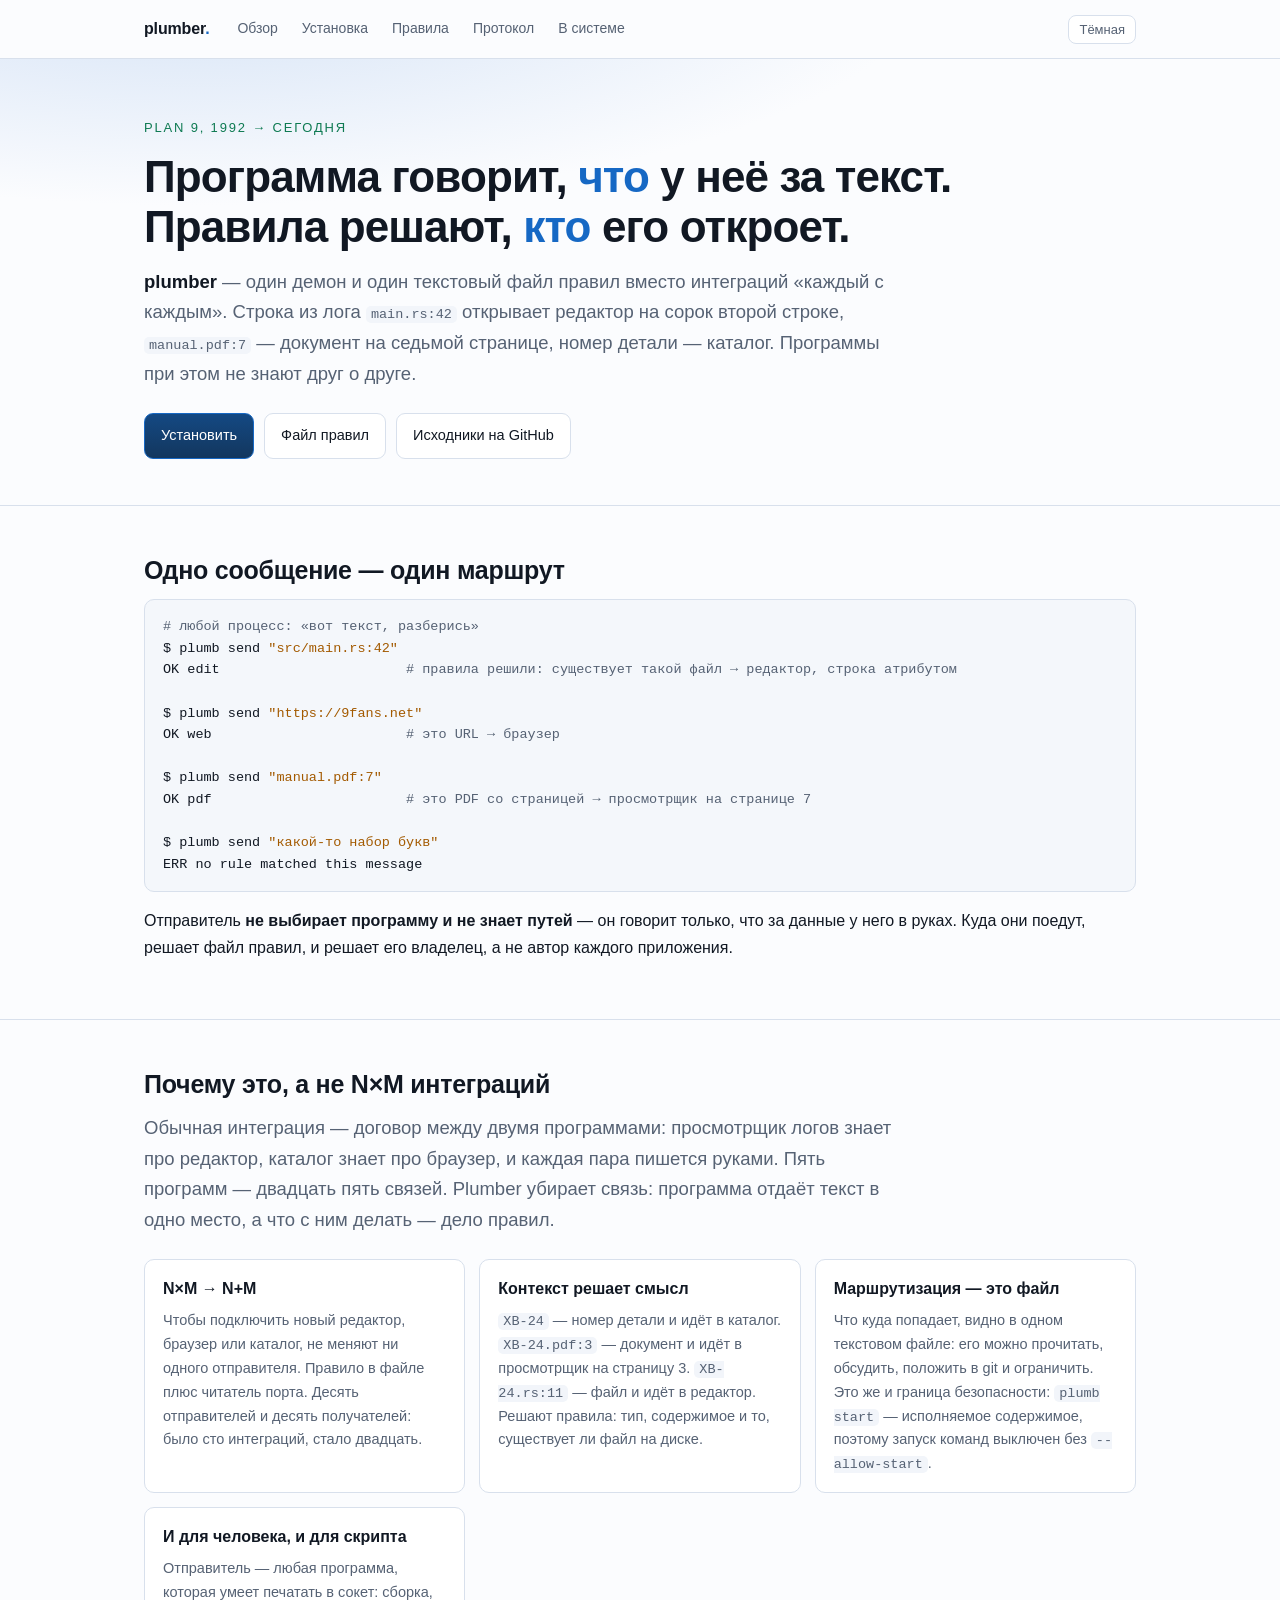
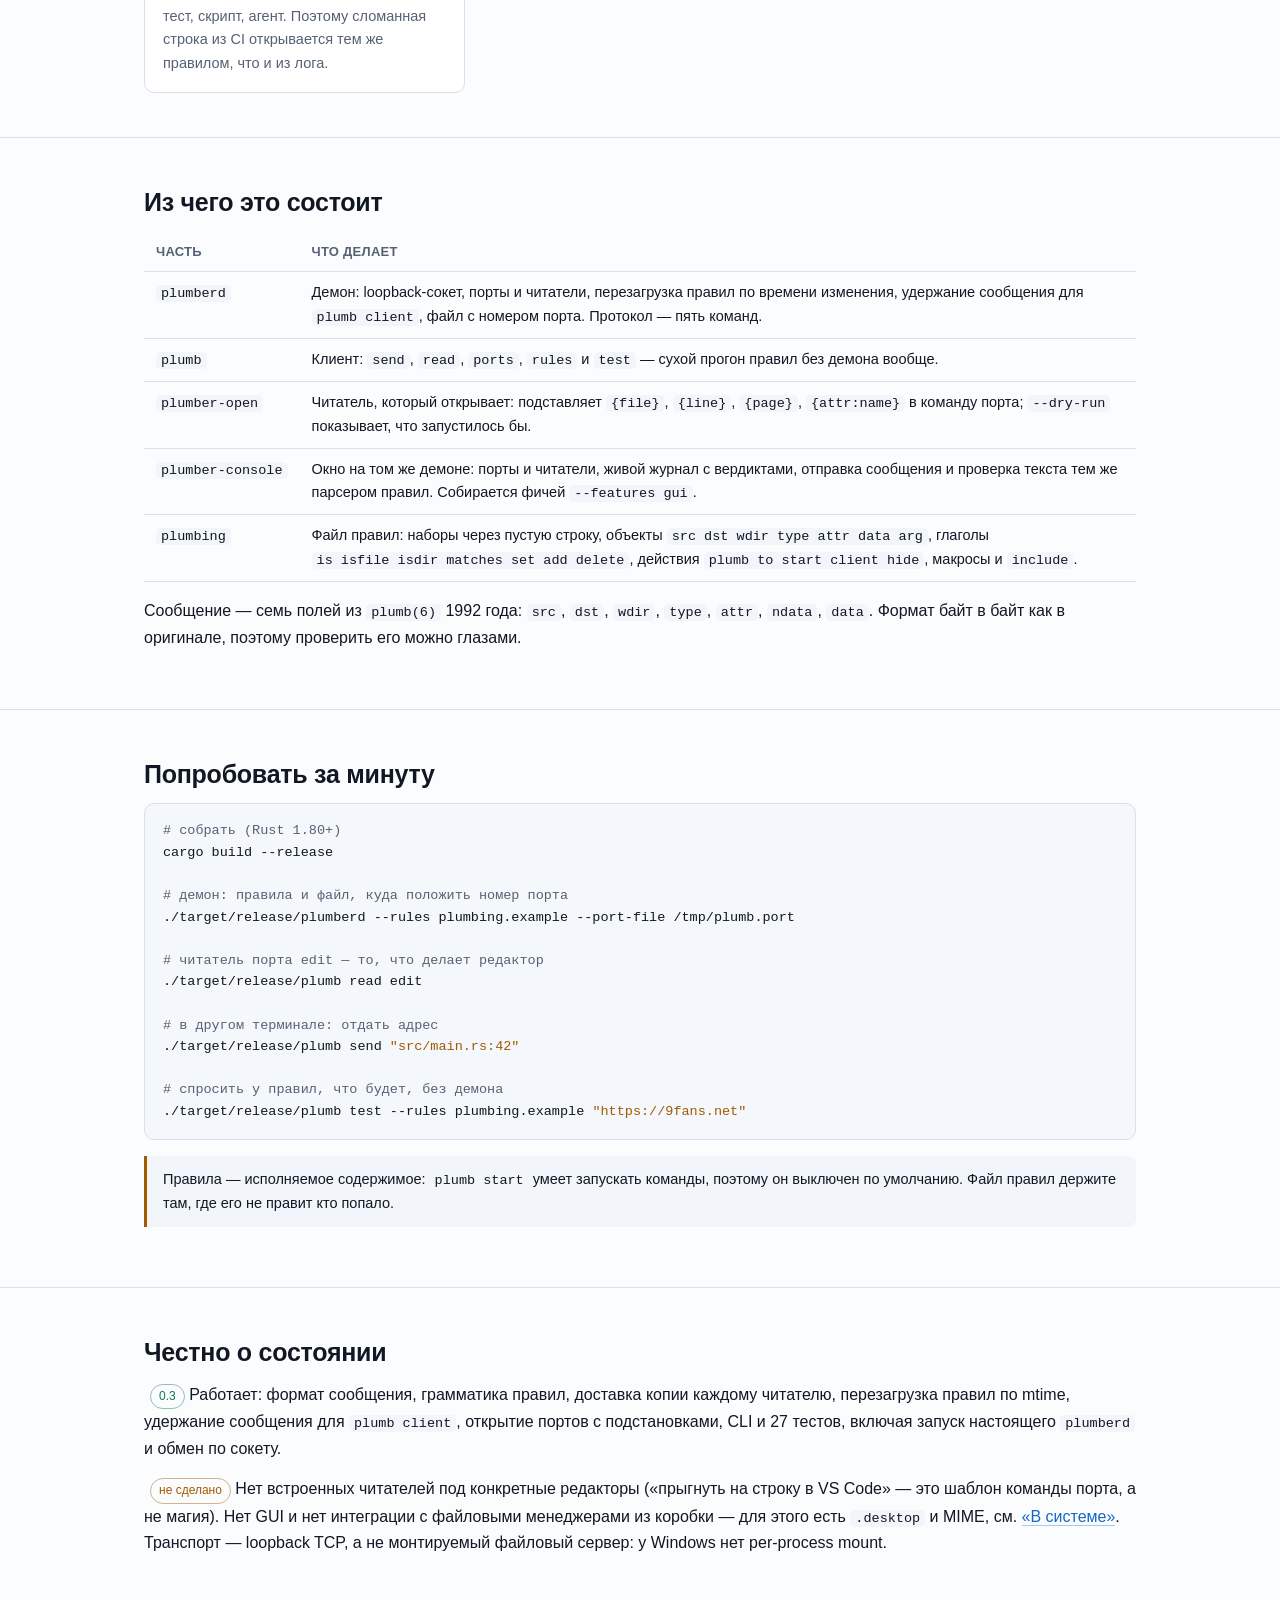
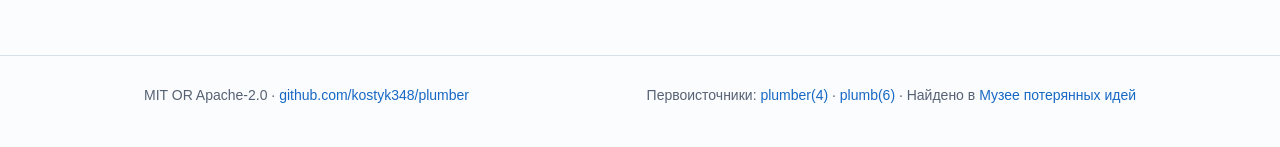
==== commit cb6dee40: "feat: журнал сообщений, plumb log и GUI-консоль на egui Журнал: - src/journal.rs: кольцо на 500 запи" ====
--- a/docs/index.html
+++ b/docs/index.html
@@ -134,6 +134,12 @@
             показывает, что запустилось бы.</td>
           </tr>
           <tr>
+            <td><code>plumber-console</code></td>
+            <td>Окно на том же демоне: порты и читатели, живой журнал с вердиктами, отправка
+            сообщения и проверка текста тем же парсером правил. Собирается фичей
+            <code>--features gui</code>.</td>
+          </tr>
+          <tr>
             <td><code>plumbing</code></td>
             <td>Файл правил: наборы через пустую строку, объекты <code>src dst wdir type attr data arg</code>,
             глаголы <code>is isfile isdir matches set add delete</code>, действия
